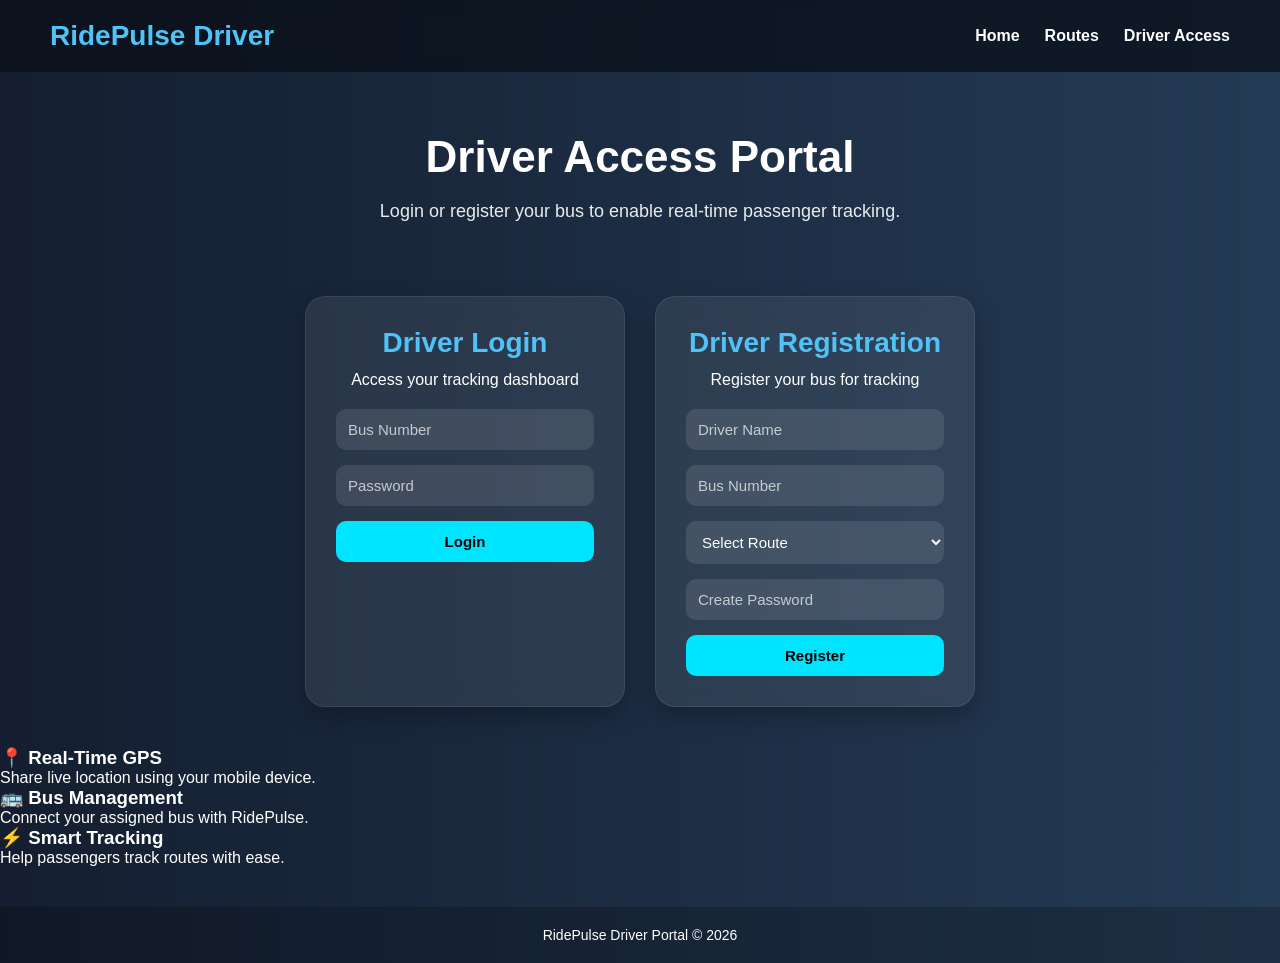
==== driver.html @ 2b3f8acc "updated the new project files with updated ui" ====
<!DOCTYPE html>
<html lang="en">
<head>

<meta charset="UTF-8">
<meta name="viewport" content="width=device-width, initial-scale=1.0">

<title>RidePulse Driver Access</title>

<link rel="stylesheet" href="style.css">

</head>

<body class="driver-body">

<!-- NAVBAR -->

<nav class="driver-nav">

    <h1>RidePulse Driver</h1>

    <ul>
        <li><a href="index.html">Home</a></li>
        <li><a href="routes.html">Routes</a></li>
        <li><a href="driver.html">Driver Access</a></li>
    </ul>

</nav>

<!-- HERO -->

<section class="driver-hero">

    <h2>Driver Access Portal</h2>

    <p>
        Login or register your bus to enable
        real-time passenger tracking.
    </p>

</section>

<!-- DRIVER CONTAINER -->

<section class="driver-container">

    <!-- LOGIN -->

    <div class="driver-card premium-card">

        <h3>Driver Login</h3>

        <p class="card-subtitle">
            Access your tracking dashboard
        </p>

        <form id="loginForm">

            <input
            type="text"
            id="loginBus"
            placeholder="Bus Number"
            required>

            <input
            type="password"
            id="loginPassword"
            placeholder="Password"
            required>

            <button type="submit">
                Login
            </button>

        </form>

    </div>

    <!-- REGISTER -->

    <div class="driver-card premium-card">

        <h3>Driver Registration</h3>

        <p class="card-subtitle">
            Register your bus for tracking
        </p>

        <form id="registerForm">

            <input
            type="text"
            id="driverName"
            placeholder="Driver Name"
            required>

            <input
            type="text"
            id="busNumber"
            placeholder="Bus Number"
            required>

            <select id="routeSelect" required>

                <option value="">
                    Select Route
                </option>

                <option>
                    Paltan Bazar → Jalukbari
                </option>

                <option>
                    Six Mile → Adabari
                </option>

                <option>
                    Narengi → Maligaon
                </option>

                <option>
                    ISBT → Beltola
                </option>

            </select>

            <input
            type="password"
            id="registerPassword"
            placeholder="Create Password"
            required>

            <button type="submit">
                Register
            </button>

        </form>

    </div>

</section>

<!-- INFO SECTION -->

<section class="driver-features">

    <div class="info-card driver-info">

        <h3>📍 Real-Time GPS</h3>

        <p>
            Share live location using your mobile device.
        </p>

    </div>

    <div class="info-card driver-info">

        <h3>🚌 Bus Management</h3>

        <p>
            Connect your assigned bus with RidePulse.
        </p>

    </div>

    <div class="info-card driver-info">

        <h3>⚡ Smart Tracking</h3>

        <p>
            Help passengers track routes with ease.
        </p>

    </div>

</section>

<!-- FOOTER -->

<footer class="driver-footer">

    <p>
        RidePulse Driver Portal © 2026
    </p>

</footer>

<script src="script.js"></script>

</body>
</html>
---- style.css ----
/* =========================
   RESET
========================= */

*{
margin:0;
padding:0;
box-sizing:border-box;
}

/* =========================
   BODY
========================= */

body{
font-family:Arial,sans-serif;
background:linear-gradient(to right,#0f2027,#203a43,#2c5364);
color:white;
min-height:100vh;
}

/* =========================
   NAVBAR
========================= */

nav{
display:flex;
justify-content:space-between;
align-items:center;
padding:20px 50px;
background:rgba(0,0,0,0.25);
backdrop-filter:blur(8px);
position:sticky;
top:0;
z-index:1000;
}

nav h1{
font-size:28px;
font-weight:bold;
}

nav ul{
display:flex;
align-items:center;
gap:25px;
list-style:none;
}

nav a{
color:white;
text-decoration:none;
font-weight:bold;
transition:0.3s;
}

nav a:hover{
color:#00e5ff;
}

/* =========================
   LOGOUT BUTTON
========================= */

.logout-btn{
background:#ff4d4d;
color:white;
border:none;
padding:10px 18px;
border-radius:8px;
font-size:14px;
font-weight:bold;
cursor:pointer;
transition:0.3s;
}

.logout-btn:hover{
background:#e60000;
transform:scale(1.05);
}

/* =========================
   HERO SECTION
========================= */

.hero{
text-align:center;
padding:100px 20px 60px;
}

.hero h2{
font-size:52px;
margin-bottom:20px;
}

.hero p{
font-size:18px;
opacity:0.9;
margin-bottom:30px;
line-height:1.6;
}

/* =========================
   BUTTONS
========================= */

button{
padding:12px 22px;
border:none;
border-radius:10px;
cursor:pointer;
background:#00e5ff;
color:black;
font-weight:bold;
transition:0.3s;
font-size:15px;
}

button:hover{
background:#00c2d6;
transform:scale(1.05);
}

/* =========================
   FEATURES
========================= */

.features{
display:flex;
justify-content:center;
gap:30px;
padding:50px 20px;
flex-wrap:wrap;
}

.card{
background:white;
color:black;
padding:30px;
width:300px;
border-radius:20px;
text-align:center;
box-shadow:0 10px 25px rgba(0,0,0,0.25);
transition:0.3s;
}

.card:hover{
transform:translateY(-8px);
}

.card h3{
margin-bottom:15px;
font-size:26px;
}

.card p{
line-height:1.6;
}

/* =========================
   PAGE TITLES
========================= */

.page-title,
.track-title,
.driver-hero{
text-align:center;
padding:60px 20px 30px;
}

.page-title h2,
.track-title h2,
.driver-hero h2{
font-size:44px;
margin-bottom:15px;
}

.page-title p,
.track-title p,
.driver-hero p{
font-size:18px;
opacity:0.9;
line-height:1.6;
}

/* =========================
   ROUTES PAGE
========================= */

.routes-container{
display:flex;
justify-content:center;
align-items:stretch;
gap:30px;
flex-wrap:wrap;
padding:40px 20px 80px;
}

.route-card{
background:white;
color:black;
width:300px;
padding:30px 20px;
border-radius:20px;
text-align:center;
position:relative;
box-shadow:0 10px 25px rgba(0,0,0,0.25);
transition:0.3s;
}

.route-card:hover{
transform:translateY(-8px);
}

.route-card h3{
margin-bottom:15px;
font-size:28px;
}

.route-card p{
margin-bottom:15px;
line-height:1.5;
}

.route-card button{
margin-top:15px;
width:100%;
}

/* LIVE ROUTE */

.live-route{
border:2px solid #00e676;
}

/* BADGES */

.live-badge,
.soon-badge{
position:absolute;
top:15px;
right:15px;
padding:6px 12px;
border-radius:20px;
font-size:12px;
font-weight:bold;
}

.live-badge{
background:#00e676;
color:black;
}

.soon-badge{
background:#ff9800;
color:white;
}

/* UPCOMING */

.upcoming-route{
opacity:0.9;
}

.upcoming-route button{
background:#777;
color:white;
}

.upcoming-route button:hover{
background:#666;
}

/* =========================
   DRIVER PAGE
========================= */

.driver-body{
background:linear-gradient(to right,#141e30,#243b55);
}

.driver-nav{
background:rgba(10,15,25,0.75);
}

.driver-nav h1{
color:#4fc3f7;
}

.driver-container{
display:flex;
justify-content:center;
gap:30px;
flex-wrap:wrap;
padding:40px 20px;
}

.driver-card{
background:rgba(255,255,255,0.08);
backdrop-filter:blur(12px);
color:white;
padding:30px;
width:320px;
border-radius:20px;
text-align:center;
border:1px solid rgba(255,255,255,0.08);
box-shadow:0 10px 25px rgba(0,0,0,0.25);
transition:0.3s;
}

.driver-card:hover{
transform:translateY(-8px);
}

.driver-card h3{
color:#4fc3f7;
margin-bottom:12px;
font-size:28px;
}

.driver-card form{
display:flex;
flex-direction:column;
gap:15px;
margin-top:20px;
}

.driver-card input,
.driver-card select{
padding:12px;
border-radius:10px;
border:none;
outline:none;
font-size:15px;
background:rgba(255,255,255,0.1);
color:white;
}

.driver-card input::placeholder{
color:rgba(255,255,255,0.7);
}

/* =========================
   DRIVER PANEL
========================= */

.dashboard{
display:flex;
justify-content:center;
align-items:flex-start;
gap:30px;
flex-wrap:wrap;
padding:40px 20px;
}

.driver-panel-card{
background:rgba(255,255,255,0.08);
backdrop-filter:blur(12px);
color:white;
border:1px solid rgba(255,255,255,0.08);
width:320px;
padding:30px;
border-radius:20px;
text-align:center;
box-shadow:0 10px 25px rgba(0,0,0,0.25);
}

.driver-panel-card h3{
color:#4fc3f7;
margin-bottom:18px;
font-size:28px;
}

.driver-panel-card p{
font-size:18px;
margin-bottom:10px;
line-height:1.5;
}

#trackingStatus{
font-weight:bold;
font-size:20px;
color:#ff5252;
}

.live-status{
color:#00e676 !important;
}

#startTracking{
margin-top:20px;
width:100%;
padding:14px;
font-size:16px;
border-radius:12px;
}

/* DRIVER MAP */

.driver-map-section{
padding:30px;
}

.live-location-title{
text-align:center;
font-size:38px;
margin-bottom:20px;
}

.driver-body #map{
height:500px;
width:100%;
border-radius:20px;
overflow:hidden;
box-shadow:0 10px 30px rgba(0,0,0,0.35);
}

/* =========================
   TRACK PAGE
========================= */

.track-page{
background:linear-gradient(to right,#0f2027,#203a43,#2c5364);
}

/* STATUS CARDS */

.live-status-container{
display:flex;
justify-content:center;
align-items:center;
gap:30px;
flex-wrap:wrap;
padding:20px;
}

.status-card{
background:white;
color:black;
width:260px;
padding:25px;
border-radius:20px;
text-align:center;
box-shadow:0 10px 25px rgba(0,0,0,0.25);
transition:0.3s;
}

.status-card:hover{
transform:translateY(-5px);
}

.status-card h3{
font-size:24px;
margin-bottom:10px;
}

.status-card p{
font-size:18px;
font-weight:bold;
}

/* MAP SECTION */

.map-section{
padding:30px;
}

.track-page #map{
height:500px;
width:100%;
border-radius:20px;
overflow:hidden;
box-shadow:0 10px 30px rgba(0,0,0,0.35);
}

/* COORDINATES */

.coordinates-section{
display:flex;
justify-content:center;
align-items:center;
gap:30px;
flex-wrap:wrap;
padding:40px 20px 80px;
}

.coordinate-card{
background:white;
color:black;
width:250px;
padding:25px;
border-radius:20px;
text-align:center;
box-shadow:0 10px 25px rgba(0,0,0,0.25);
}

.coordinate-card h3{
font-size:24px;
margin-bottom:10px;
}

.coordinate-card p{
font-size:18px;
font-weight:bold;
}

/* =========================
   FOOTER
========================= */

footer{
text-align:center;
padding:20px;
background:rgba(0,0,0,0.2);
margin-top:40px;
font-size:14px;
}

/* =========================
   RESPONSIVE
========================= */

@media(max-width:992px){

.hero h2{
font-size:42px;
}

.page-title h2,
.track-title h2,
.driver-hero h2{
font-size:38px;
}

}

@media(max-width:768px){

nav{
flex-direction:column;
gap:15px;
padding:20px;
}

nav ul{
flex-wrap:wrap;
justify-content:center;
}

.hero h2{
font-size:34px;
}

.page-title h2,
.track-title h2,
.driver-hero h2{
font-size:32px;
}

.hero p,
.page-title p,
.track-title p,
.driver-hero p{
font-size:16px;
}

.features,
.routes-container,
.driver-container,
.dashboard,
.live-status-container,
.coordinates-section{
flex-direction:column;
align-items:center;
}

.card,
.route-card,
.driver-card,
.driver-panel-card,
.status-card,
.coordinate-card{
width:90%;
}

.track-page #map,
.driver-body #map{
height:400px;
}

.live-location-title{
font-size:30px;
}

}

@media(max-width:480px){

.hero{
padding-top:70px;
}

.hero h2{
font-size:28px;
}

.page-title h2,
.track-title h2,
.driver-hero h2{
font-size:28px;
}

.track-page #map,
.driver-body #map{
height:320px;
}

button{
width:100%;
}

}

/* =========================
   DRIVER BUTTONS
========================= */

.driver-buttons{

display:flex;

justify-content:center;

gap:15px;

margin-top:20px;

flex-wrap:wrap;

}

/* LOGOUT BUTTON */

.logout-btn{

background:#ff4d4d;

color:white;

border:none;

padding:14px 20px;

border-radius:12px;

font-size:16px;

font-weight:bold;

cursor:pointer;

transition:0.3s;

}

.logout-btn:hover{

background:#e60000;

transform:scale(1.05);

}
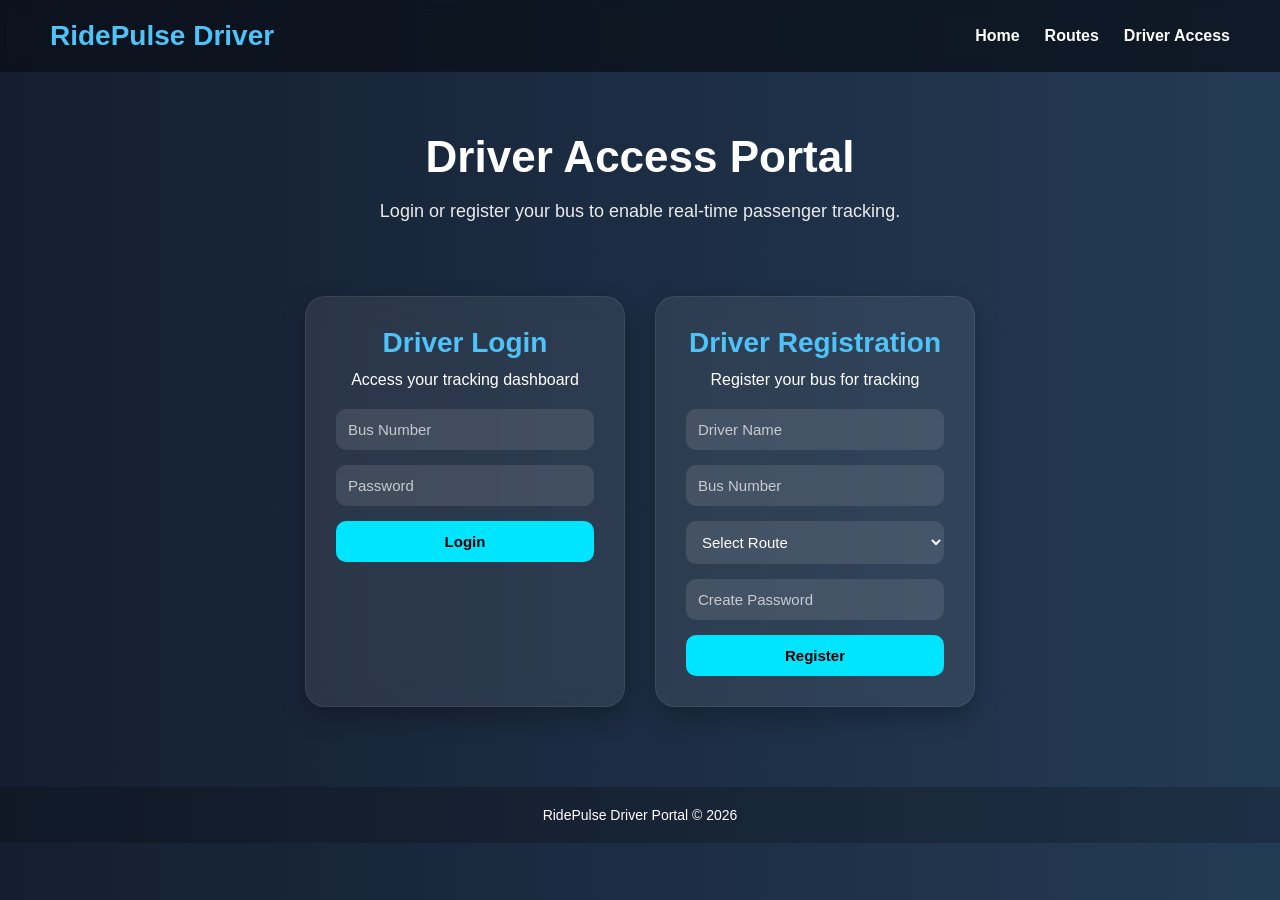
==== commit 49361cf8: "Update driver.html" ====
--- a/driver.html
+++ b/driver.html
@@ -142,39 +142,6 @@
 
 <!-- INFO SECTION -->
 
-<section class="driver-features">
-
-    <div class="info-card driver-info">
-
-        <h3>📍 Real-Time GPS</h3>
-
-        <p>
-            Share live location using your mobile device.
-        </p>
-
-    </div>
-
-    <div class="info-card driver-info">
-
-        <h3>🚌 Bus Management</h3>
-
-        <p>
-            Connect your assigned bus with RidePulse.
-        </p>
-
-    </div>
-
-    <div class="info-card driver-info">
-
-        <h3>⚡ Smart Tracking</h3>
-
-        <p>
-            Help passengers track routes with ease.
-        </p>
-
-    </div>
-
-</section>
 
 <!-- FOOTER -->
 
@@ -189,4 +156,4 @@
 <script src="script.js"></script>
 
 </body>
-</html>+</html>
